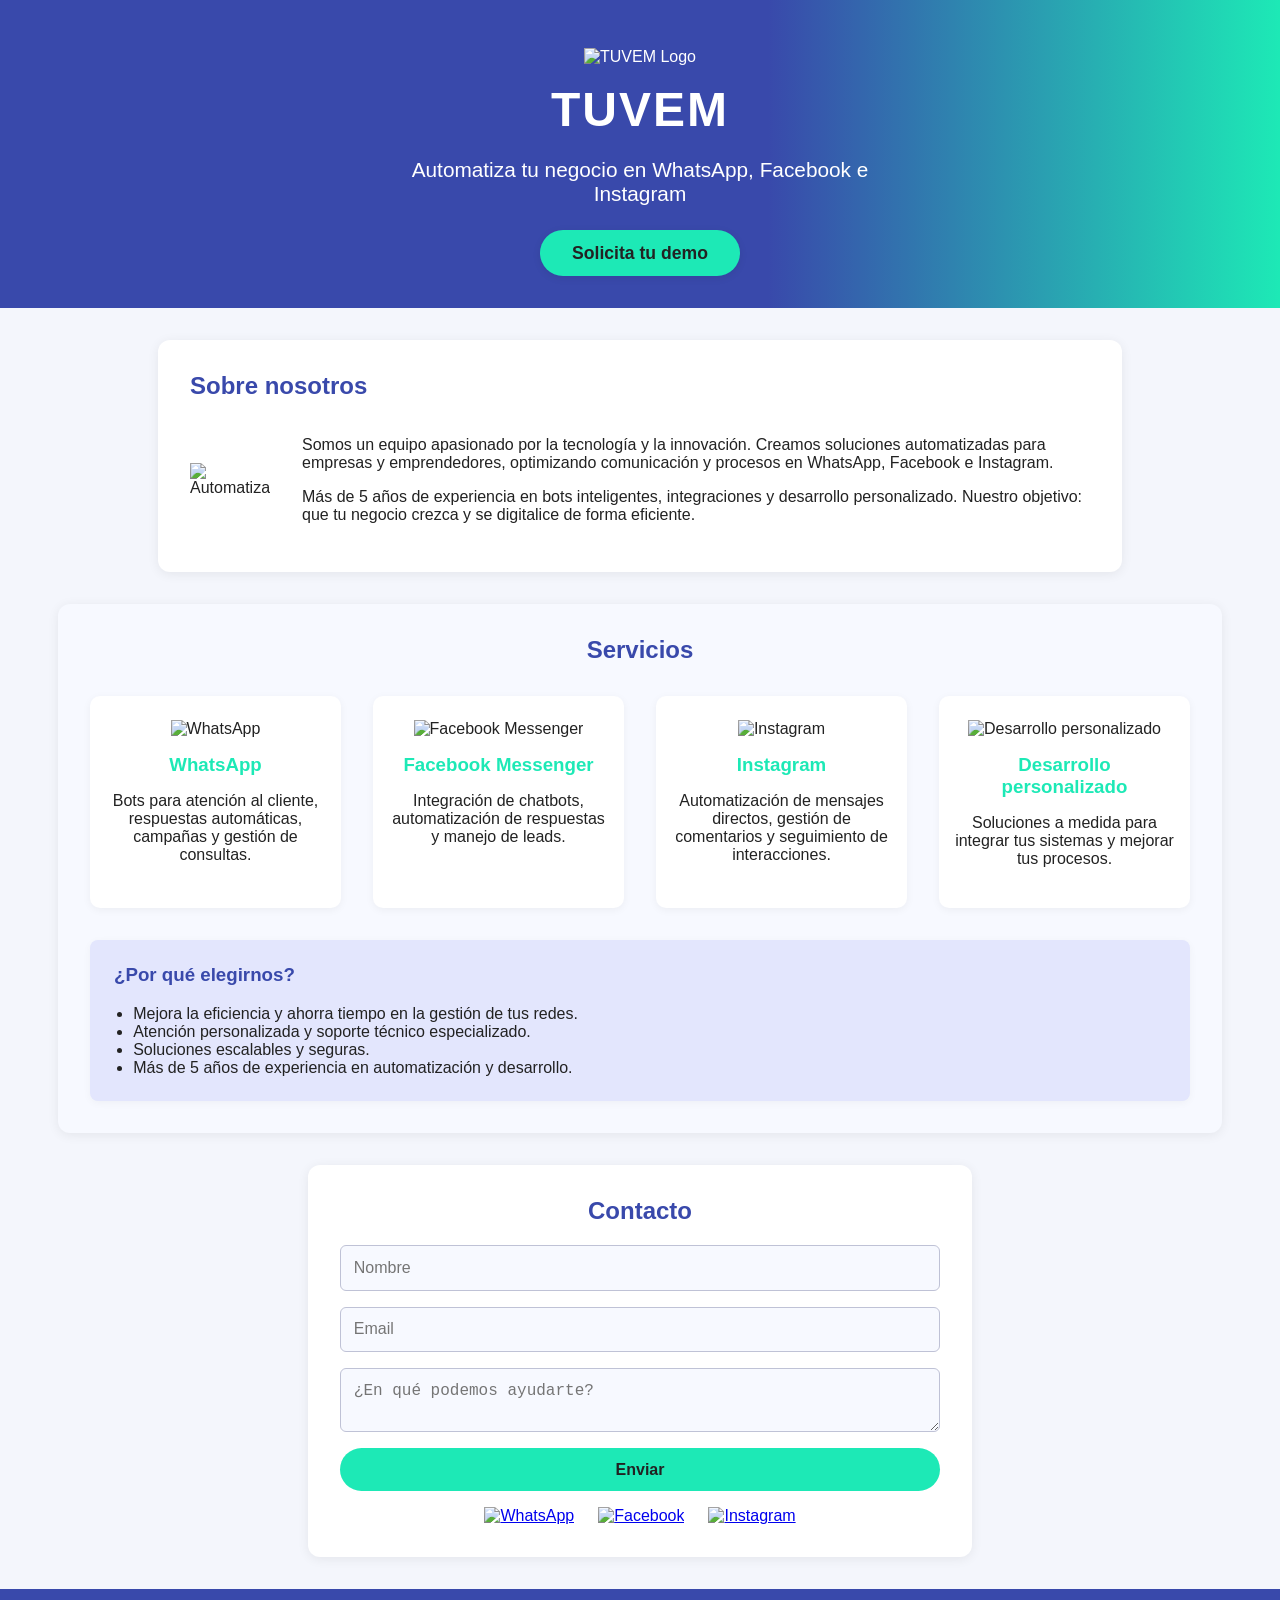
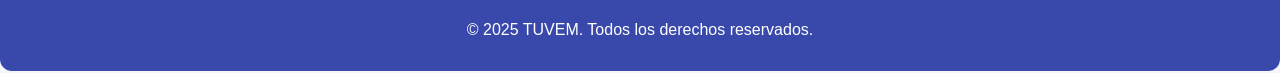
==== index.html @ 43eb2b32 "first commit" ====
<!DOCTYPE html>
<html lang="es">
<head>
  <meta charset="UTF-8">
  <meta name="viewport" content="width=device-width, initial-scale=1.0">
  <title>TUVEM - Automatizaciones Inteligentes</title>
  <link rel="stylesheet" href="styles.css">
</head>
<body>
  <header class="hero">
    <div class="hero-content">
      <img src="https://img.icons8.com/ios-filled/100/ffffff/robot-2.png" alt="TUVEM Logo" class="logo">
      <h1>TUVEM</h1>
      <p class="slogan">Automatiza tu negocio en WhatsApp, Facebook e Instagram</p>
      <a href="#contacto" class="cta-btn">Solicita tu demo</a>
    </div>
  </header>
  <section class="sobre-nosotros">
    <h2>Sobre nosotros</h2>
    <div class="about-flex">
      <img src="https://img.icons8.com/fluency/96/robot-2.png" alt="Automatización" class="about-icon">
      <div>
        <p>
          Somos un equipo apasionado por la tecnología y la innovación. Creamos soluciones automatizadas para empresas y emprendedores, optimizando comunicación y procesos en WhatsApp, Facebook e Instagram.
        </p>
        <p>
          Más de 5 años de experiencia en bots inteligentes, integraciones y desarrollo personalizado. Nuestro objetivo: que tu negocio crezca y se digitalice de forma eficiente.
        </p>
      </div>
    </div>
  </section>
  <section class="servicios">
    <h2>Servicios</h2>
    <div class="servicios-grid">
      <div class="servicio-card">
        <img src="https://img.icons8.com/color/48/whatsapp--v1.png" alt="WhatsApp">
        <h3>WhatsApp</h3>
        <p>Bots para atención al cliente, respuestas automáticas, campañas y gestión de consultas.</p>
      </div>
      <div class="servicio-card">
        <img src="https://img.icons8.com/color/48/facebook-messenger.png" alt="Facebook Messenger">
        <h3>Facebook Messenger</h3>
        <p>Integración de chatbots, automatización de respuestas y manejo de leads.</p>
      </div>
      <div class="servicio-card">
        <img src="https://img.icons8.com/color/48/instagram-new.png" alt="Instagram">
        <h3>Instagram</h3>
        <p>Automatización de mensajes directos, gestión de comentarios y seguimiento de interacciones.</p>
      </div>
      <div class="servicio-card">
        <img src="https://img.icons8.com/color/48/code.png" alt="Desarrollo personalizado">
        <h3>Desarrollo personalizado</h3>
        <p>Soluciones a medida para integrar tus sistemas y mejorar tus procesos.</p>
      </div>
    </div>
    <div class="beneficios">
      <h3>¿Por qué elegirnos?</h3>
      <ul>
        <li>Mejora la eficiencia y ahorra tiempo en la gestión de tus redes.</li>
        <li>Atención personalizada y soporte técnico especializado.</li>
        <li>Soluciones escalables y seguras.</li>
        <li>Más de 5 años de experiencia en automatización y desarrollo.</li>
      </ul>
    </div>
  </section>
  <section class="contacto" id="contacto">
    <h2>Contacto</h2>
    <form>
      <input type="text" placeholder="Nombre" required>
      <input type="email" placeholder="Email" required>
      <textarea placeholder="¿En qué podemos ayudarte?" required></textarea>
      <button type="submit">Enviar</button>
    </form>
    <div class="redes">
      <a href="#" title="WhatsApp"><img src="https://img.icons8.com/color/32/whatsapp--v1.png" alt="WhatsApp"></a>
      <a href="#" title="Facebook"><img src="https://img.icons8.com/color/32/facebook-new.png" alt="Facebook"></a>
      <a href="#" title="Instagram"><img src="https://img.icons8.com/color/32/instagram-new.png" alt="Instagram"></a>
    </div>
  </section>
  <footer>
    <p>&copy; 2025 TUVEM. Todos los derechos reservados.</p>
  </footer>
</body>
</html>
---- styles.css ----
body {
  font-family: 'Segoe UI', Arial, sans-serif;
  margin: 0;
  padding: 0;
  background: #f4f6fc;
  color: #222;
}

.hero {
  background: linear-gradient(90deg, #3949ab 60%, #1de9b6 100%);
  color: #fff;
  padding: 3rem 1rem 2rem 1rem;
  text-align: center;
  position: relative;
}
.hero-content {
  max-width: 500px;
  margin: 0 auto;
}
.logo {
  width: 80px;
  margin-bottom: 1rem;
}
.hero h1 {
  margin: 0 0 0.5rem 0;
  font-size: 3rem;
  font-weight: 700;
  letter-spacing: 2px;
}
.slogan {
  font-size: 1.3rem;
  margin-bottom: 1.5rem;
}
.cta-btn {
  display: inline-block;
  background: #1de9b6;
  color: #222;
  padding: 0.8rem 2rem;
  border-radius: 30px;
  font-weight: 600;
  text-decoration: none;
  font-size: 1.1rem;
  box-shadow: 0 2px 8px rgba(0,0,0,0.08);
  transition: background 0.2s, color 0.2s;
}
.cta-btn:hover {
  background: #fff;
  color: #3949ab;
}

.sobre-nosotros {
  background: #fff;
  margin: 2rem auto;
  max-width: 900px;
  padding: 2rem;
  border-radius: 12px;
  box-shadow: 0 2px 12px rgba(0,0,0,0.07);
}
.sobre-nosotros h2 {
  margin-top: 0;
  color: #3949ab;
}
.about-flex {
  display: flex;
  align-items: center;
  gap: 2rem;
}
.about-icon {
  width: 80px;
  flex-shrink: 0;
}
.servicios {
  background: #f7f9ff;
  margin: 2rem auto;
  max-width: 1100px;
  padding: 2rem;
  border-radius: 12px;
  box-shadow: 0 2px 12px rgba(0,0,0,0.07);
}
.servicios h2 {
  margin-top: 0;
  color: #3949ab;
  text-align: center;
}
.servicios-grid {
  display: grid;
  grid-template-columns: repeat(auto-fit, minmax(220px, 1fr));
  gap: 2rem;
  margin: 2rem 0;
}
.servicio-card {
  background: #fff;
  border-radius: 10px;
  box-shadow: 0 2px 8px rgba(0,0,0,0.05);
  padding: 1.5rem 1rem;
  text-align: center;
  transition: transform 0.2s;
}
.servicio-card:hover {
  transform: translateY(-6px) scale(1.03);
  box-shadow: 0 4px 16px rgba(0,0,0,0.10);
}
.servicio-card img {
  width: 48px;
  margin-bottom: 0.5rem;
}
.servicio-card h3 {
  margin: 0.5rem 0 0.5rem 0;
  color: #1de9b6;
}
.beneficios {
  margin-top: 2rem;
  background: #e3e6fd;
  border-radius: 8px;
  padding: 1.5rem;
  box-shadow: 0 2px 8px rgba(0,0,0,0.04);
}
.beneficios h3 {
  margin-top: 0;
  color: #3949ab;
}
.beneficios ul {
  margin: 0;
  padding-left: 1.2rem;
}
.contacto {
  background: #fff;
  margin: 2rem auto;
  max-width: 600px;
  padding: 2rem;
  border-radius: 12px;
  box-shadow: 0 2px 12px rgba(0,0,0,0.07);
  text-align: center;
}
.contacto h2 {
  margin-top: 0;
  color: #3949ab;
}
.contacto form {
  display: flex;
  flex-direction: column;
  gap: 1rem;
  margin-bottom: 1rem;
}
.contacto input,
.contacto textarea {
  padding: 0.8rem;
  border: 1px solid #bfc2d6;
  border-radius: 6px;
  font-size: 1rem;
  background: #f7f9ff;
}
.contacto button {
  background: #1de9b6;
  color: #222;
  border: none;
  padding: 0.8rem;
  border-radius: 30px;
  font-size: 1rem;
  cursor: pointer;
  font-weight: 600;
  transition: background 0.2s, color 0.2s;
}
.contacto button:hover {
  background: #3949ab;
  color: #fff;
}
.redes {
  margin-top: 1rem;
  display: flex;
  justify-content: center;
  gap: 1.5rem;
}
.redes a img {
  transition: transform 0.2s;
}
.redes a:hover img {
  transform: scale(1.2);
}
footer {
  text-align: center;
  padding: 1rem;
  background: #3949ab;
  color: #fff;
  margin-top: 2rem;
  border-radius: 0 0 12px 12px;
}

@media (max-width: 900px) {
  .about-flex {
    flex-direction: column;
    gap: 1rem;
    text-align: center;
  }
  .servicios-grid {
    grid-template-columns: 1fr 1fr;
  }
}

@media (max-width: 700px) {
  .servicios, .contacto, .sobre-nosotros {
    max-width: 98vw;
    padding: 1rem;
  }
  .hero h1 {
    font-size: 2rem;
  }
  .servicios-grid {
    grid-template-columns: 1fr;
  }
}
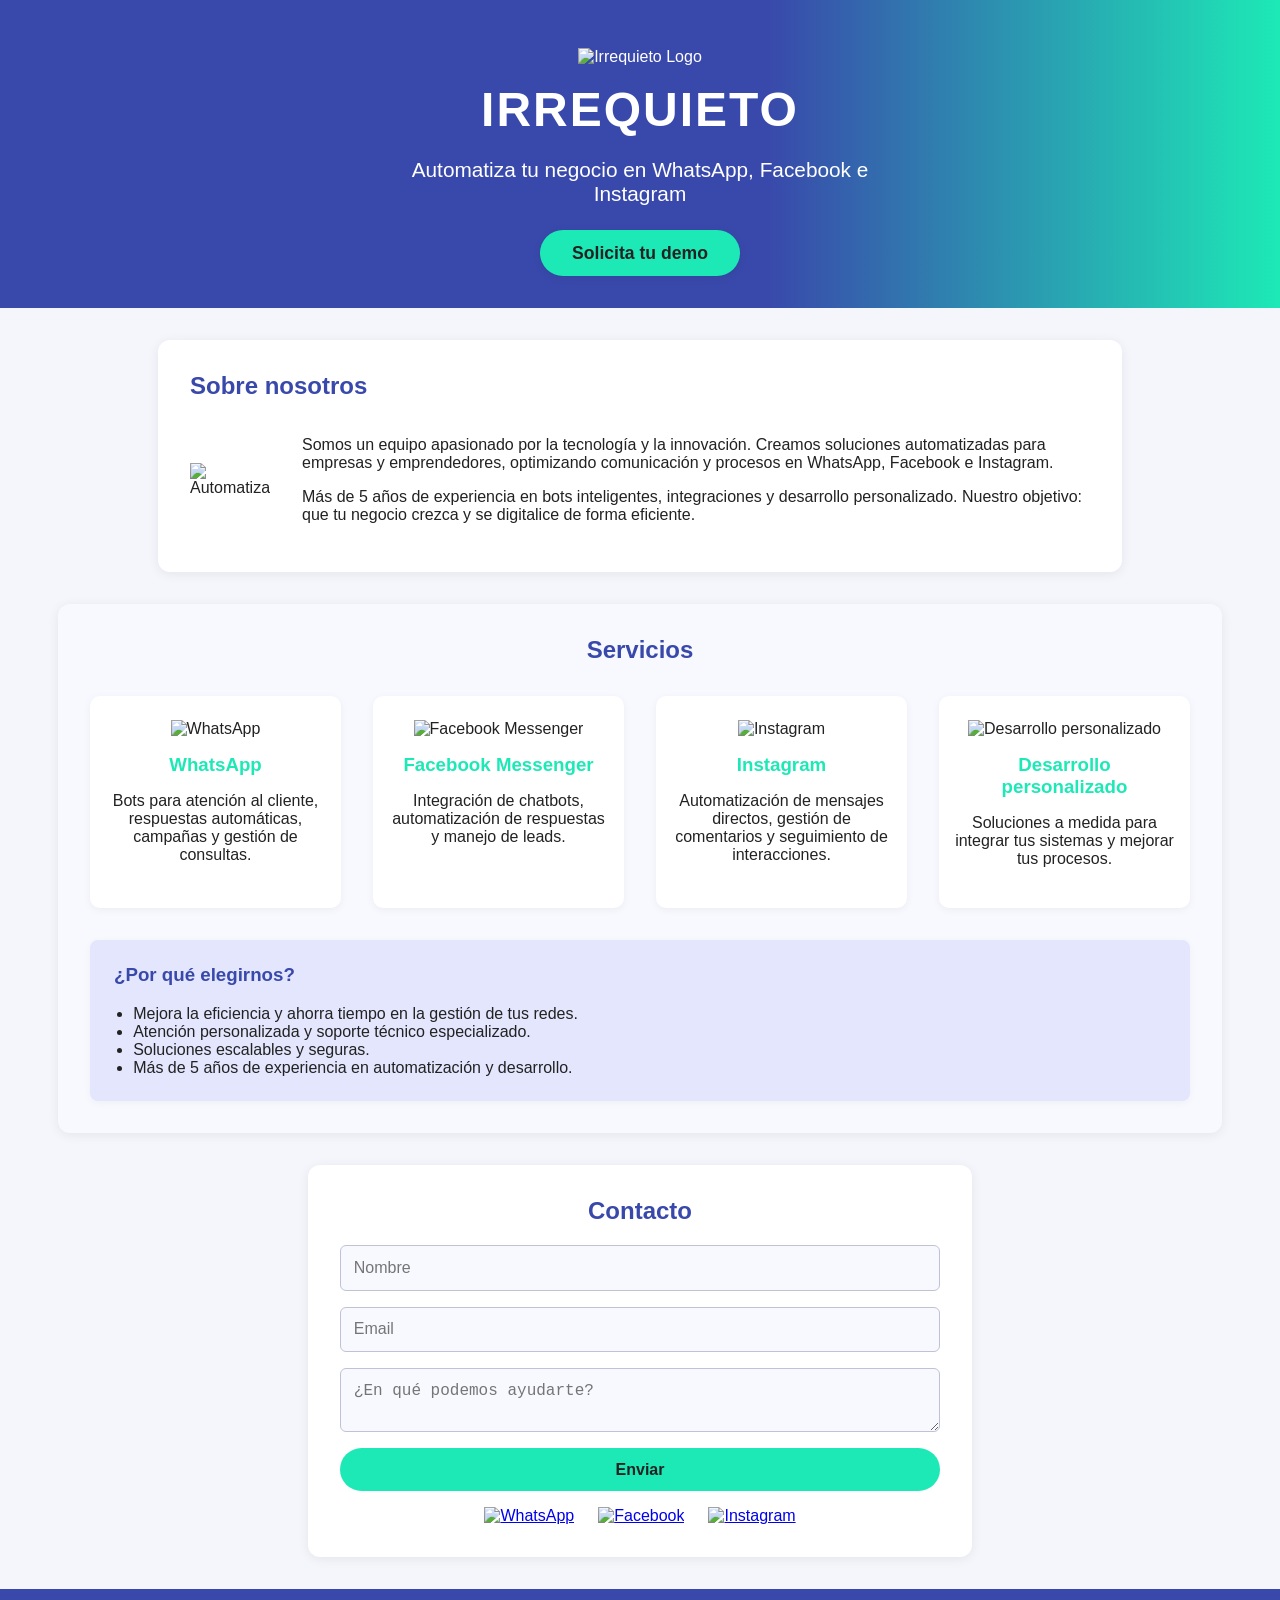
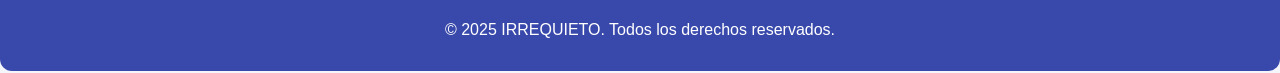
==== commit 8f628273: "Change title and branding from TUVEM to IRREQUIETO" ====
--- a/index.html
+++ b/index.html
@@ -3,14 +3,14 @@
 <head>
   <meta charset="UTF-8">
   <meta name="viewport" content="width=device-width, initial-scale=1.0">
-  <title>TUVEM - Automatizaciones Inteligentes</title>
+  <title>IRREQUIETO - Automatizaciones Inteligentes</title>
   <link rel="stylesheet" href="styles.css">
 </head>
 <body>
   <header class="hero">
     <div class="hero-content">
-      <img src="https://img.icons8.com/ios-filled/100/ffffff/robot-2.png" alt="TUVEM Logo" class="logo">
-      <h1>TUVEM</h1>
+      <img src="https://img.icons8.com/ios-filled/100/ffffff/robot-2.png" alt="Irrequieto Logo" class="logo">
+      <h1>IRREQUIETO</h1>
       <p class="slogan">Automatiza tu negocio en WhatsApp, Facebook e Instagram</p>
       <a href="#contacto" class="cta-btn">Solicita tu demo</a>
     </div>
@@ -78,7 +78,7 @@
     </div>
   </section>
   <footer>
-    <p>&copy; 2025 TUVEM. Todos los derechos reservados.</p>
+    <p>&copy; 2025 IRREQUIETO. Todos los derechos reservados.</p>
   </footer>
 </body>
 </html>
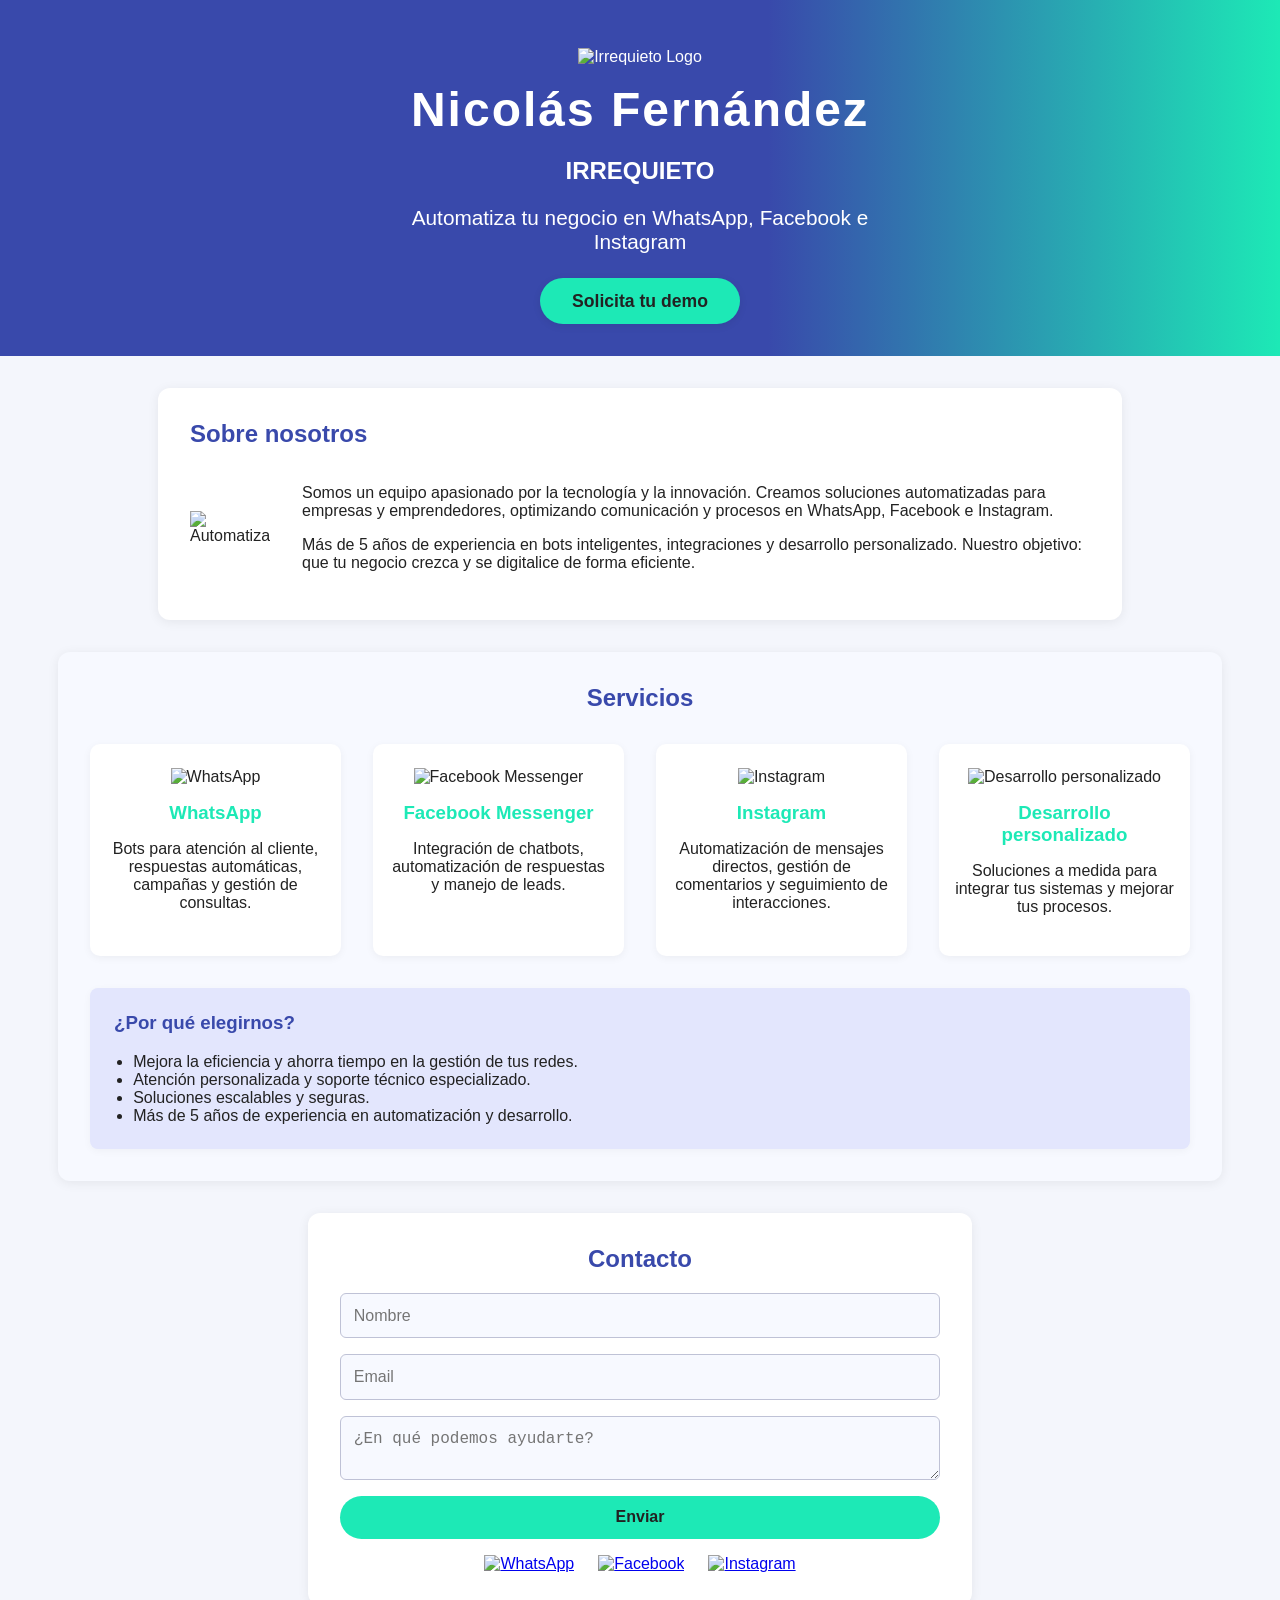
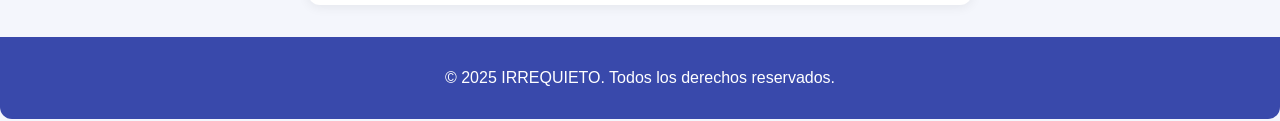
==== commit 6ad67096: "Update title and header content in index.html" ====
--- a/index.html
+++ b/index.html
@@ -1,16 +1,18 @@
 <!DOCTYPE html>
 <html lang="es">
 <head>
+  <meta name="facebook-domain-verification" content="e9gt7y0ehc2sskthxo487nuqcit66j" />
   <meta charset="UTF-8">
   <meta name="viewport" content="width=device-width, initial-scale=1.0">
-  <title>IRREQUIETO - Automatizaciones Inteligentes</title>
+  <title>Nicolás Fernández</title>
   <link rel="stylesheet" href="styles.css">
 </head>
 <body>
   <header class="hero">
     <div class="hero-content">
       <img src="https://img.icons8.com/ios-filled/100/ffffff/robot-2.png" alt="Irrequieto Logo" class="logo">
-      <h1>IRREQUIETO</h1>
+      <h1>Nicolás Fernández</h1>
+      <h2>IRREQUIETO</h2>
       <p class="slogan">Automatiza tu negocio en WhatsApp, Facebook e Instagram</p>
       <a href="#contacto" class="cta-btn">Solicita tu demo</a>
     </div>
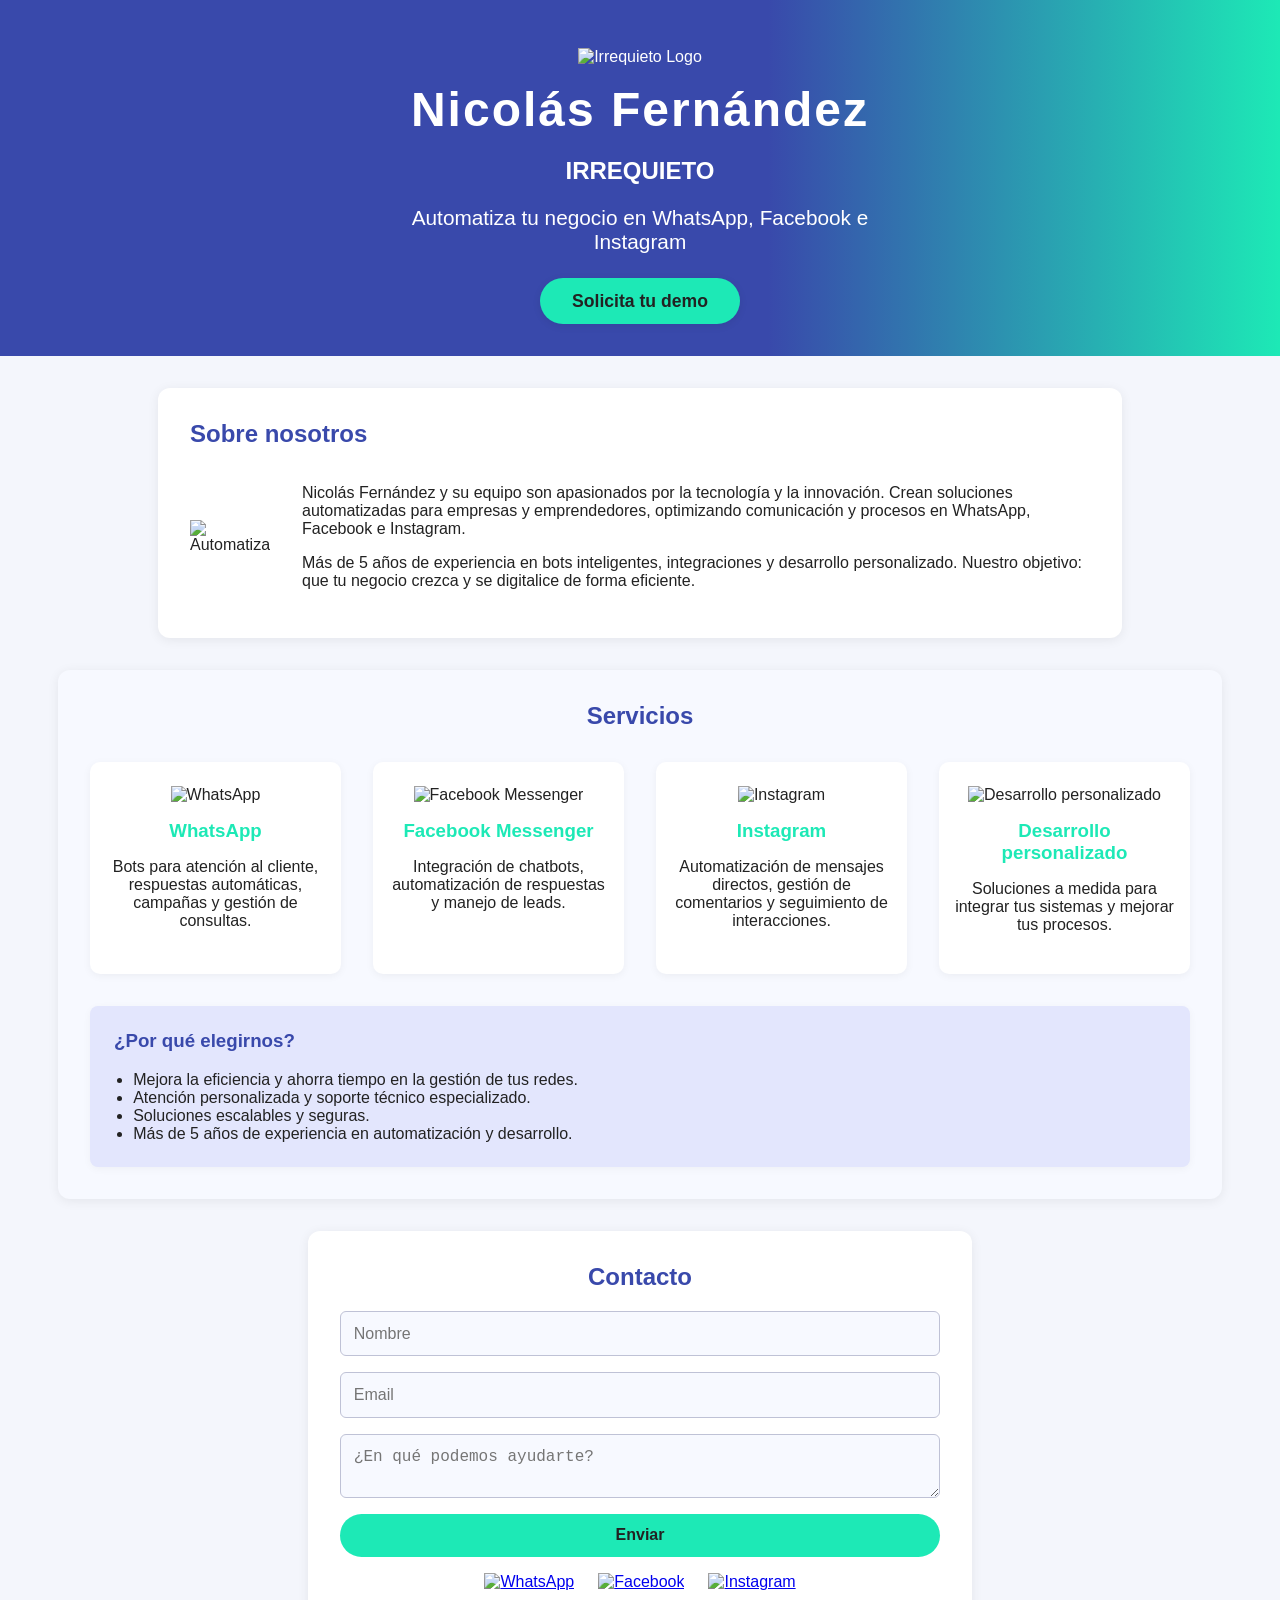
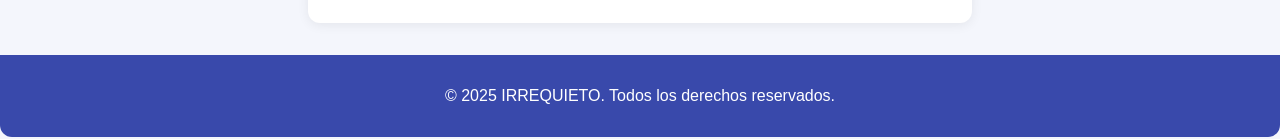
==== commit fc3b9a40: "Revise team description in index.html Updated team description to include Nicolás Fernández." ====
--- a/index.html
+++ b/index.html
@@ -23,7 +23,7 @@
       <img src="https://img.icons8.com/fluency/96/robot-2.png" alt="Automatización" class="about-icon">
       <div>
         <p>
-          Somos un equipo apasionado por la tecnología y la innovación. Creamos soluciones automatizadas para empresas y emprendedores, optimizando comunicación y procesos en WhatsApp, Facebook e Instagram.
+          Nicolás Fernández y su equipo son apasionados por la tecnología y la innovación. Crean soluciones automatizadas para empresas y emprendedores, optimizando comunicación y procesos en WhatsApp, Facebook e Instagram.
         </p>
         <p>
           Más de 5 años de experiencia en bots inteligentes, integraciones y desarrollo personalizado. Nuestro objetivo: que tu negocio crezca y se digitalice de forma eficiente.
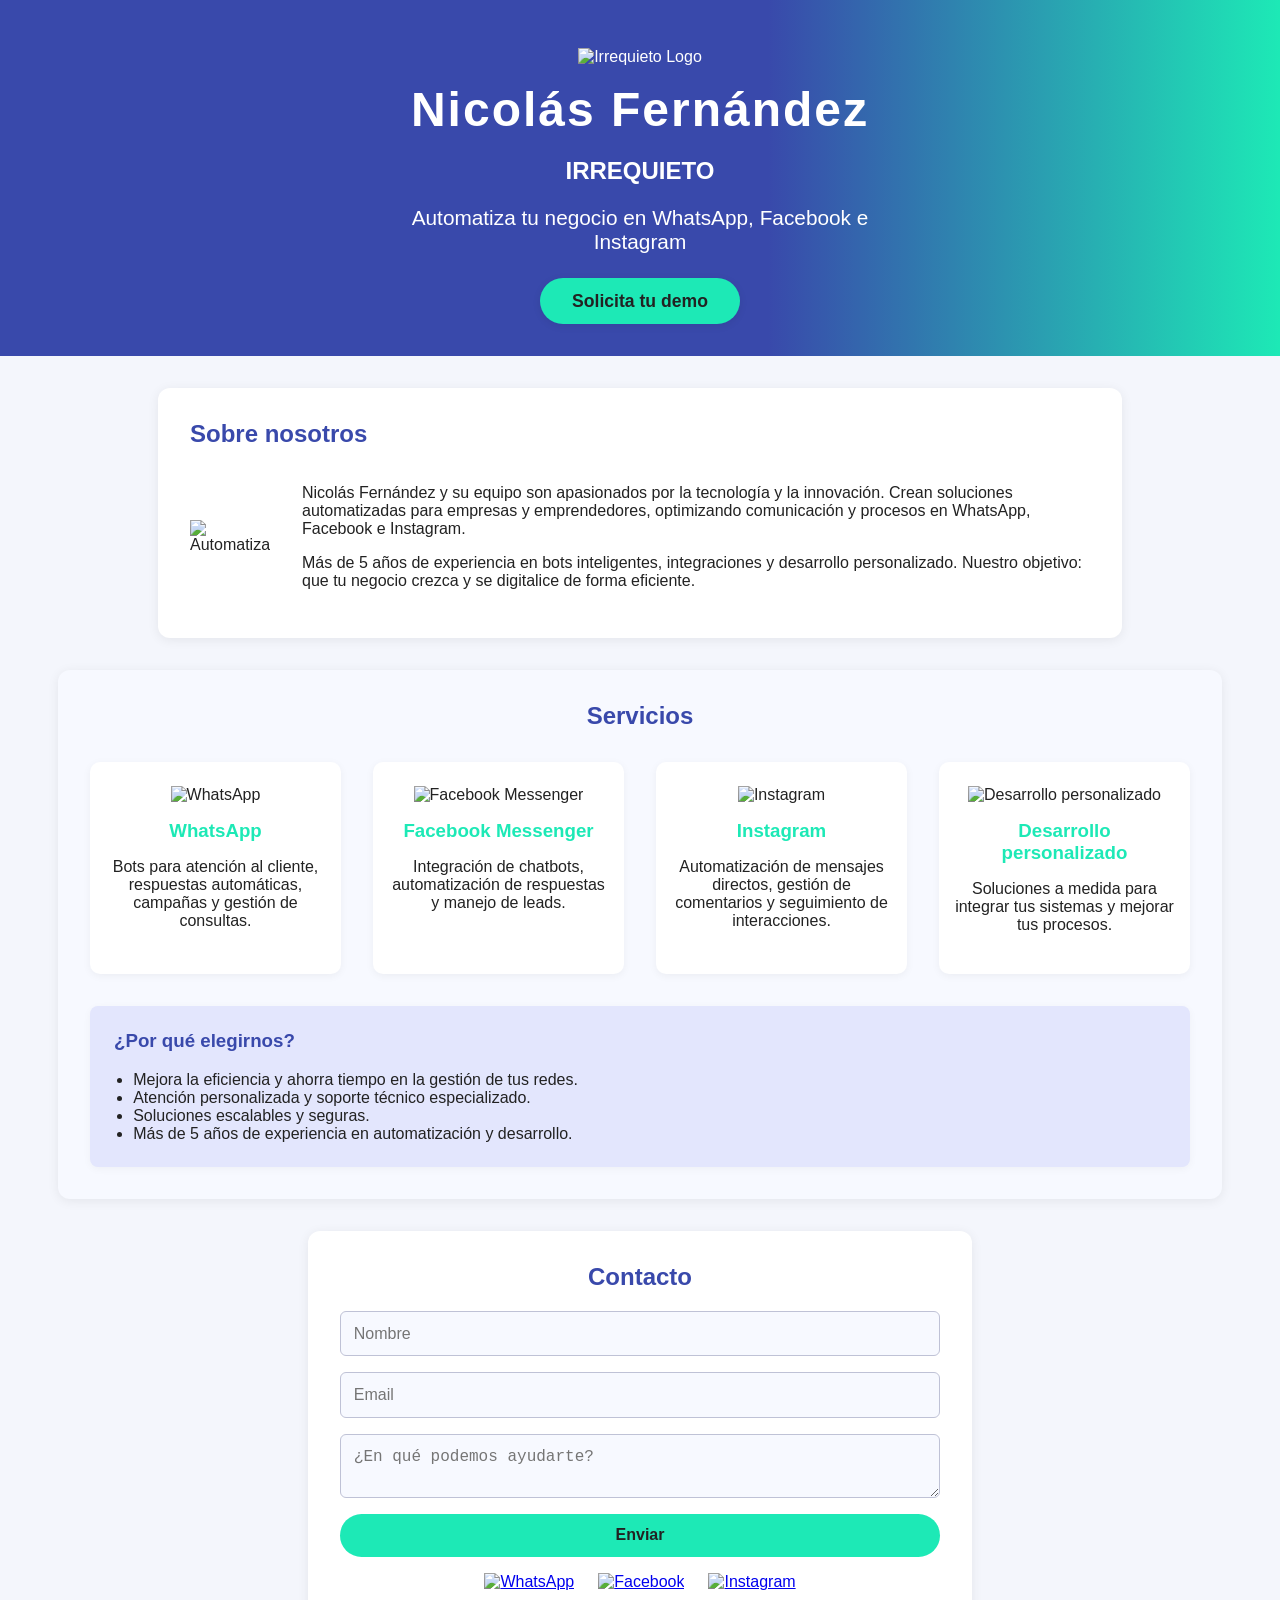
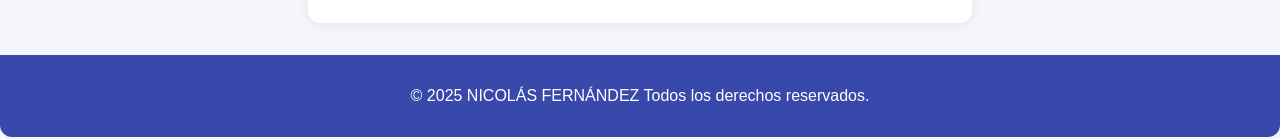
==== commit 0a8c7c25: "Update footer copyright name to Nicolás Fernández" ====
--- a/index.html
+++ b/index.html
@@ -80,7 +80,7 @@
     </div>
   </section>
   <footer>
-    <p>&copy; 2025 IRREQUIETO. Todos los derechos reservados.</p>
+    <p>&copy; 2025 NICOLÁS FERNÁNDEZ Todos los derechos reservados.</p>
   </footer>
 </body>
 </html>
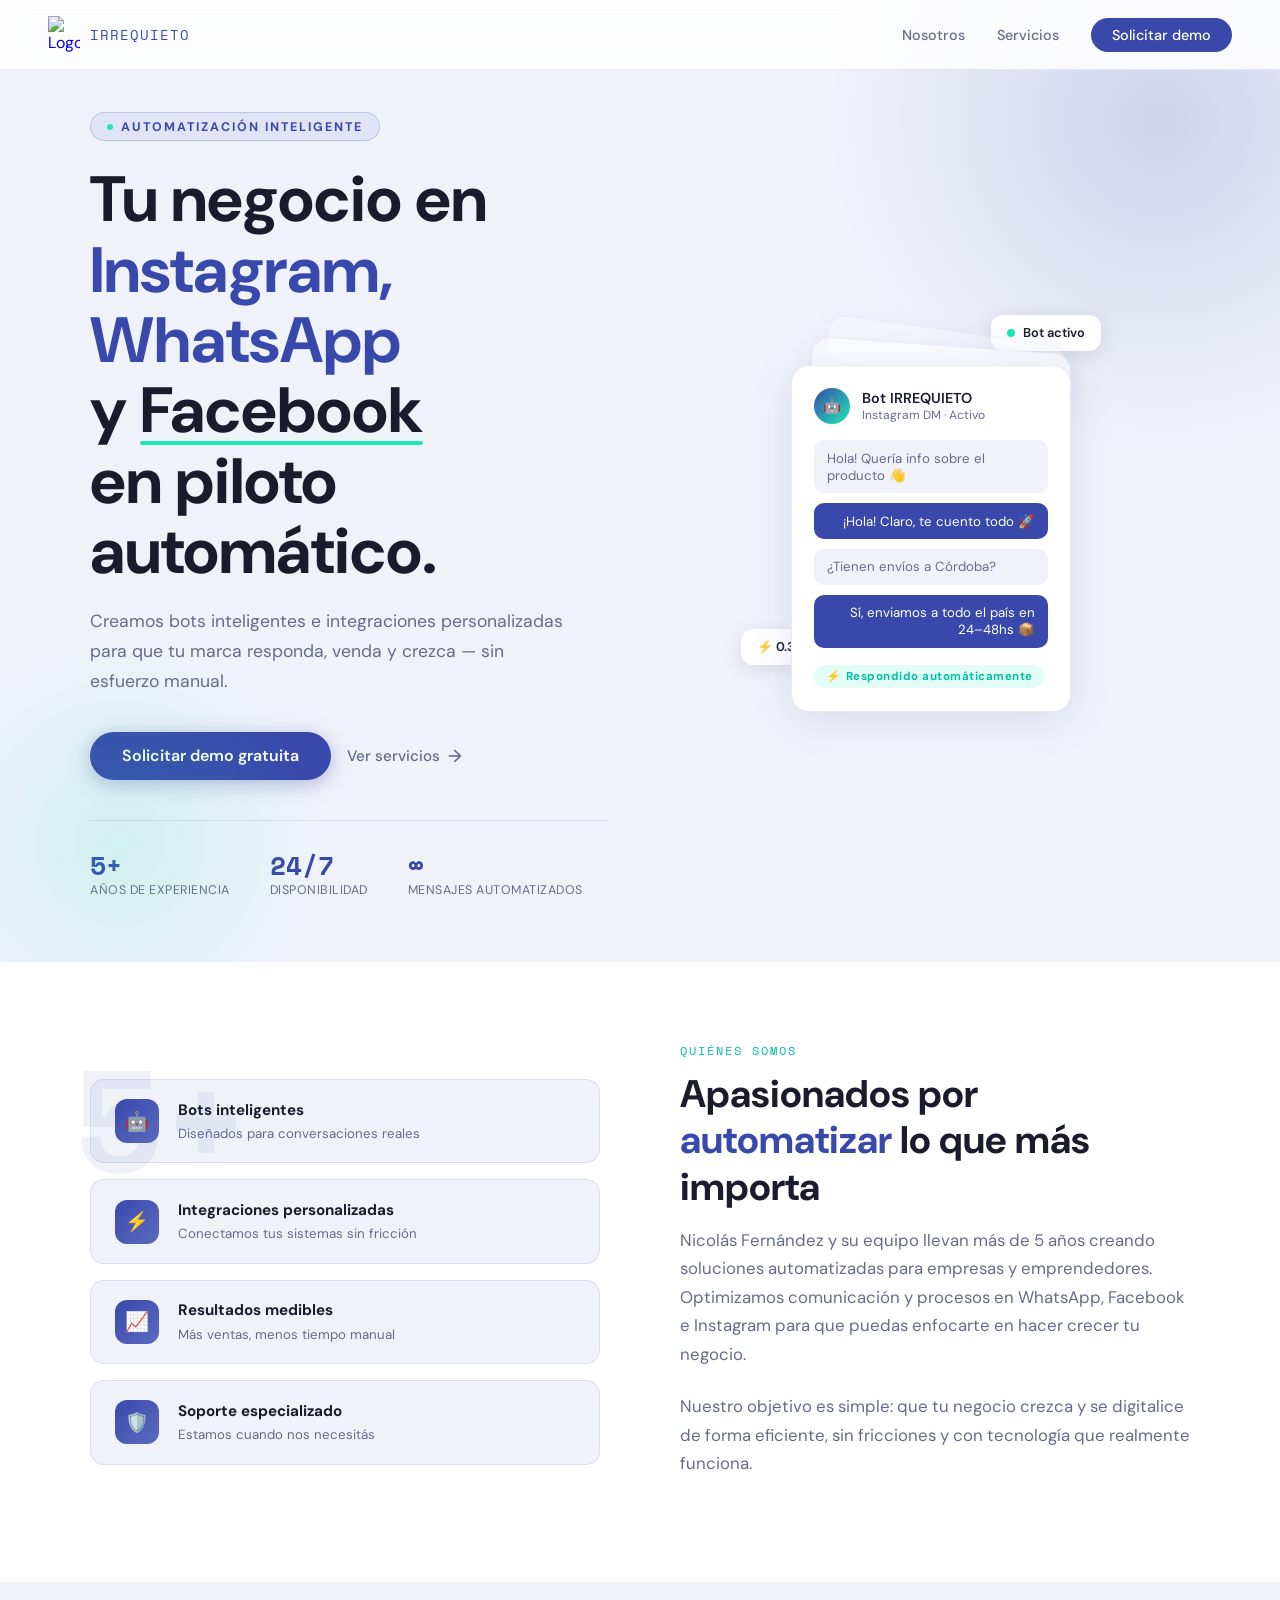
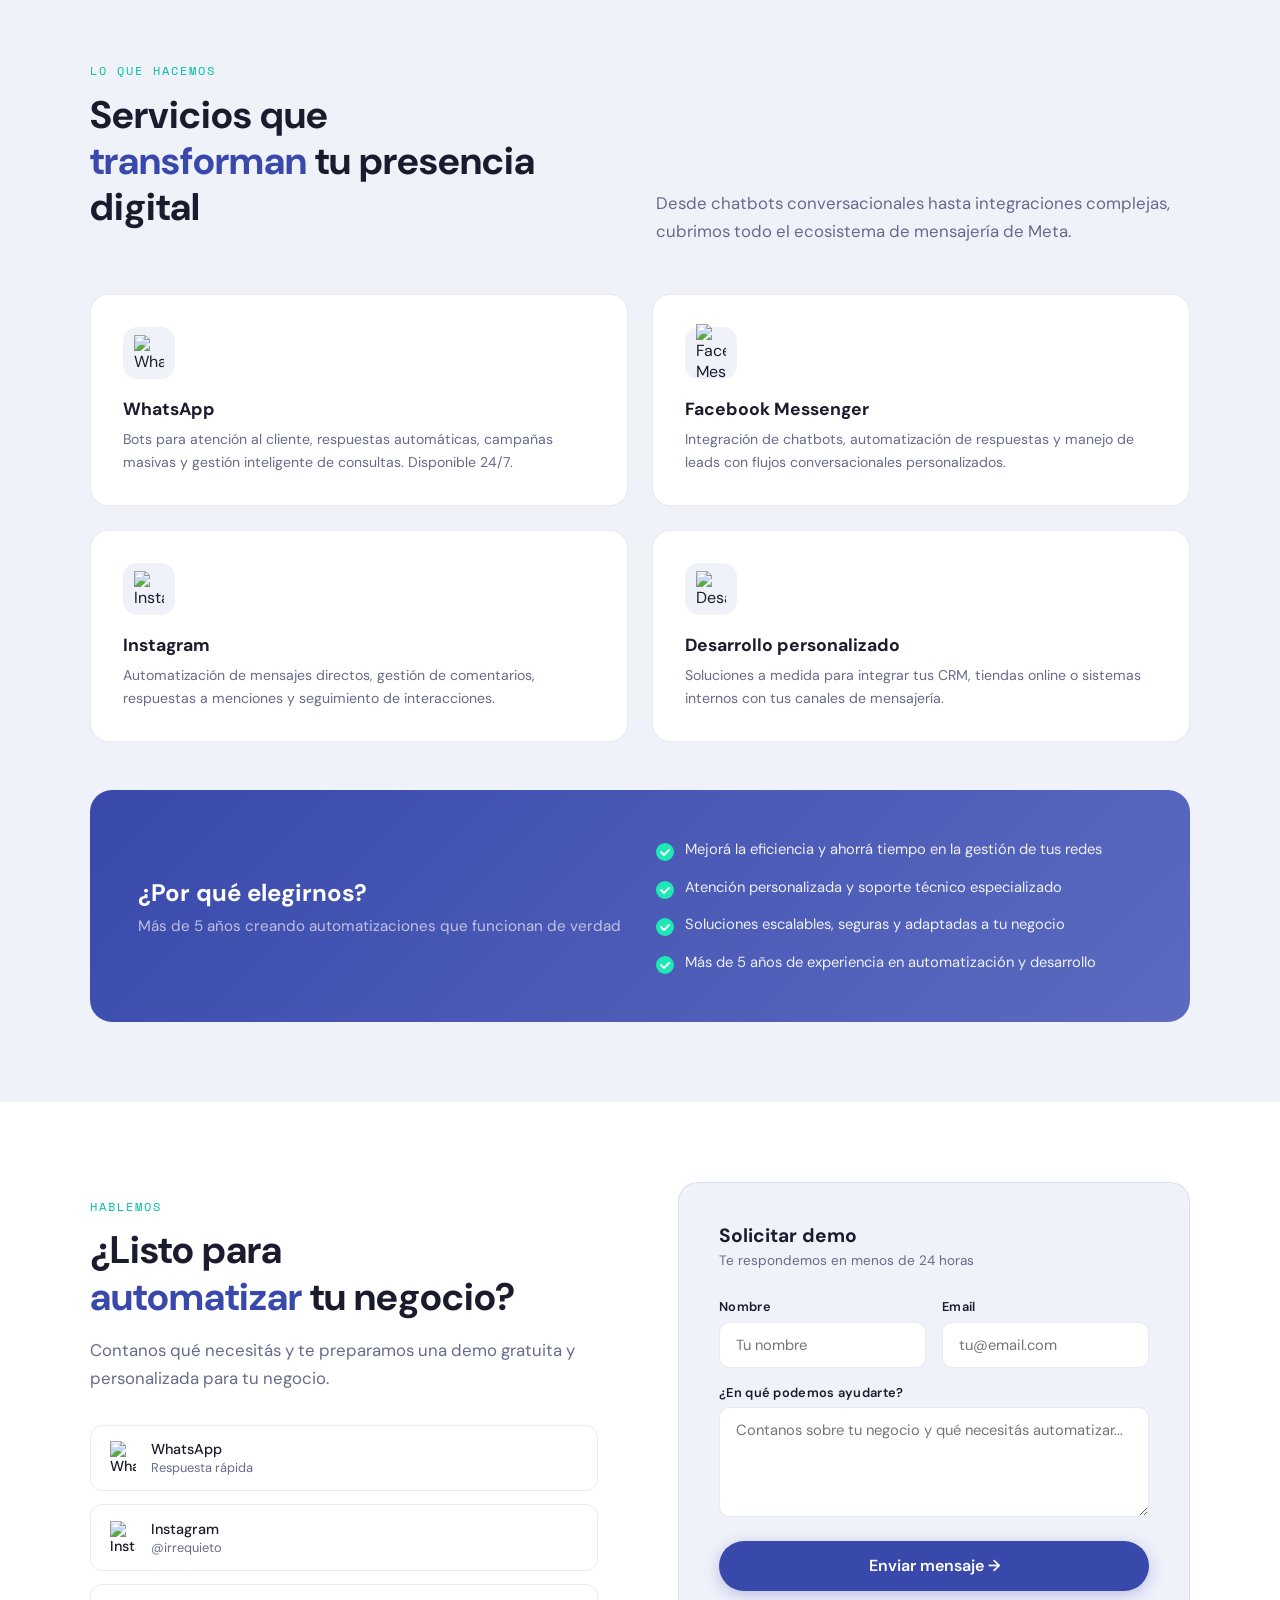
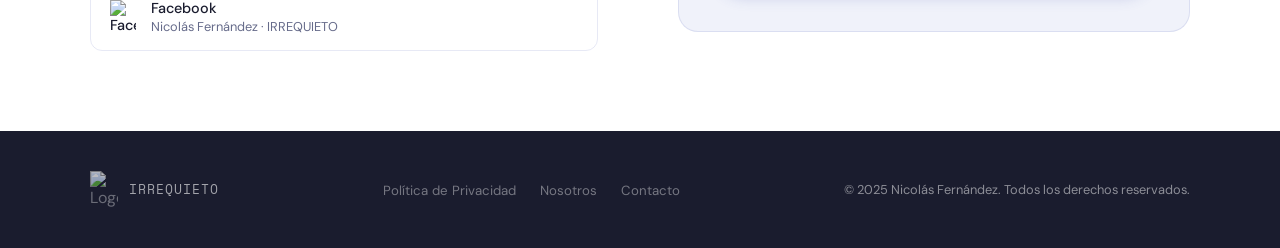
==== commit c58a7bf4: "Update index.html and styles.css for AgendaUY branding and consent features" ====
--- a/index.html
+++ b/index.html
@@ -1,86 +1,1250 @@
-<!DOCTYPE html>
+<!doctype html>
 <html lang="es">
-<head>
-  <meta name="facebook-domain-verification" content="e9gt7y0ehc2sskthxo487nuqcit66j" />
-  <meta charset="UTF-8">
-  <meta name="viewport" content="width=device-width, initial-scale=1.0">
-  <title>Nicolás Fernández</title>
-  <link rel="stylesheet" href="styles.css">
-</head>
-<body>
-  <header class="hero">
-    <div class="hero-content">
-      <img src="https://img.icons8.com/ios-filled/100/ffffff/robot-2.png" alt="Irrequieto Logo" class="logo">
-      <h1>Nicolás Fernández</h1>
-      <h2>IRREQUIETO</h2>
-      <p class="slogan">Automatiza tu negocio en WhatsApp, Facebook e Instagram</p>
-      <a href="#contacto" class="cta-btn">Solicita tu demo</a>
-    </div>
-  </header>
-  <section class="sobre-nosotros">
-    <h2>Sobre nosotros</h2>
-    <div class="about-flex">
-      <img src="https://img.icons8.com/fluency/96/robot-2.png" alt="Automatización" class="about-icon">
-      <div>
-        <p>
-          Nicolás Fernández y su equipo son apasionados por la tecnología y la innovación. Crean soluciones automatizadas para empresas y emprendedores, optimizando comunicación y procesos en WhatsApp, Facebook e Instagram.
-        </p>
-        <p>
-          Más de 5 años de experiencia en bots inteligentes, integraciones y desarrollo personalizado. Nuestro objetivo: que tu negocio crezca y se digitalice de forma eficiente.
-        </p>
+  <head>
+    <meta
+      name="facebook-domain-verification"
+      content="e9gt7y0ehc2sskthxo487nuqcit66j"
+    />
+    <meta charset="UTF-8" />
+    <meta name="viewport" content="width=device-width, initial-scale=1.0" />
+    <title>Nicolás Fernández · IRREQUIETO</title>
+    <link
+      href="https://fonts.googleapis.com/css2?family=DM+Sans:ital,wght@0,300;0,400;0,500;0,700;1,300&family=Space+Mono:wght@700&display=swap"
+      rel="stylesheet"
+    />
+    <style>
+      *,
+      *::before,
+      *::after {
+        box-sizing: border-box;
+        margin: 0;
+        padding: 0;
+      }
+
+      :root {
+        --blue: #3949ab;
+        --blue-dark: #283593;
+        --blue-light: #5c6bc0;
+        --mint: #1de9b6;
+        --mint-dark: #00bfa5;
+        --bg: #f0f2fa;
+        --white: #ffffff;
+        --text: #1a1c2e;
+        --text-muted: #666b8a;
+        --border: rgba(57, 73, 171, 0.12);
+      }
+
+      html {
+        scroll-behavior: smooth;
+      }
+
+      body {
+        font-family: "DM Sans", sans-serif;
+        background: var(--bg);
+        color: var(--text);
+        overflow-x: hidden;
+      }
+
+      /* ─── NAV ─── */
+      nav {
+        position: fixed;
+        top: 0;
+        left: 0;
+        right: 0;
+        z-index: 100;
+        display: flex;
+        align-items: center;
+        justify-content: space-between;
+        padding: 1rem 3rem;
+        background: rgba(255, 255, 255, 0.85);
+        backdrop-filter: blur(14px);
+        border-bottom: 1px solid var(--border);
+      }
+      .nav-brand {
+        display: flex;
+        align-items: center;
+        gap: 0.6rem;
+        text-decoration: none;
+      }
+      .nav-brand img {
+        width: 32px;
+      }
+      .nav-brand-text {
+        font-family: "Space Mono", monospace;
+        font-size: 0.85rem;
+        color: var(--blue);
+        letter-spacing: 1px;
+      }
+      .nav-links {
+        display: flex;
+        gap: 2rem;
+        list-style: none;
+      }
+      .nav-links a {
+        text-decoration: none;
+        color: var(--text-muted);
+        font-size: 0.9rem;
+        font-weight: 500;
+        transition: color 0.2s;
+      }
+      .nav-links a:hover {
+        color: var(--blue);
+      }
+      .nav-cta {
+        background: var(--blue);
+        color: var(--white) !important;
+        padding: 0.5rem 1.3rem;
+        border-radius: 50px;
+        transition: background 0.2s !important;
+      }
+      .nav-cta:hover {
+        background: var(--blue-dark) !important;
+        color: #fff !important;
+      }
+
+      /* ─── HERO ─── */
+      .hero {
+        min-height: 100vh;
+        display: flex;
+        align-items: center;
+        padding: 7rem 3rem 4rem;
+        position: relative;
+        overflow: hidden;
+      }
+      /* Geometric background shapes */
+      .hero::before {
+        content: "";
+        position: absolute;
+        top: -120px;
+        right: -120px;
+        width: 600px;
+        height: 600px;
+        background: radial-gradient(
+          circle at 60% 40%,
+          rgba(57, 73, 171, 0.18) 0%,
+          transparent 65%
+        );
+        border-radius: 50%;
+        pointer-events: none;
+      }
+      .hero::after {
+        content: "";
+        position: absolute;
+        bottom: -80px;
+        left: -80px;
+        width: 400px;
+        height: 400px;
+        background: radial-gradient(
+          circle,
+          rgba(29, 233, 182, 0.15) 0%,
+          transparent 70%
+        );
+        border-radius: 50%;
+        pointer-events: none;
+      }
+      .hero-inner {
+        max-width: 1100px;
+        margin: 0 auto;
+        width: 100%;
+        display: grid;
+        grid-template-columns: 1fr 1fr;
+        gap: 4rem;
+        align-items: center;
+      }
+      .hero-label {
+        display: inline-flex;
+        align-items: center;
+        gap: 0.5rem;
+        background: rgba(57, 73, 171, 0.08);
+        border: 1px solid rgba(57, 73, 171, 0.2);
+        border-radius: 50px;
+        padding: 0.35rem 1rem;
+        font-size: 0.78rem;
+        font-weight: 700;
+        letter-spacing: 2px;
+        color: var(--blue);
+        text-transform: uppercase;
+        margin-bottom: 1.5rem;
+      }
+      .hero-label span {
+        width: 6px;
+        height: 6px;
+        background: var(--mint);
+        border-radius: 50%;
+        display: inline-block;
+        animation: blink 1.5s ease-in-out infinite;
+      }
+      @keyframes blink {
+        0%,
+        100% {
+          opacity: 1;
+        }
+        50% {
+          opacity: 0.3;
+        }
+      }
+      .hero h1 {
+        font-size: clamp(2.5rem, 5vw, 4.2rem);
+        font-weight: 700;
+        line-height: 1.1;
+        color: var(--text);
+        margin-bottom: 1.2rem;
+      }
+      .hero h1 em {
+        font-style: normal;
+        color: var(--blue);
+      }
+      .hero h1 .accent {
+        position: relative;
+        display: inline-block;
+      }
+      .hero h1 .accent::after {
+        content: "";
+        position: absolute;
+        left: 0;
+        bottom: 2px;
+        right: 0;
+        height: 4px;
+        background: var(--mint);
+        border-radius: 4px;
+        transform: scaleX(0);
+        transform-origin: left;
+        animation: underline-in 0.8s 0.5s cubic-bezier(0.22, 1, 0.36, 1)
+          forwards;
+      }
+      @keyframes underline-in {
+        to {
+          transform: scaleX(1);
+        }
+      }
+      .hero-sub {
+        font-size: 1.1rem;
+        color: var(--text-muted);
+        line-height: 1.7;
+        margin-bottom: 2.2rem;
+        font-weight: 400;
+        max-width: 480px;
+      }
+      .hero-actions {
+        display: flex;
+        gap: 1rem;
+        align-items: center;
+        flex-wrap: wrap;
+      }
+      .btn-primary {
+        display: inline-flex;
+        align-items: center;
+        gap: 0.5rem;
+        background: var(--blue);
+        color: #fff;
+        padding: 0.85rem 2rem;
+        border-radius: 50px;
+        font-weight: 600;
+        font-size: 1rem;
+        text-decoration: none;
+        transition:
+          transform 0.2s,
+          box-shadow 0.2s,
+          background 0.2s;
+        box-shadow: 0 4px 20px rgba(57, 73, 171, 0.35);
+      }
+      .btn-primary:hover {
+        background: var(--blue-dark);
+        transform: translateY(-2px);
+        box-shadow: 0 8px 30px rgba(57, 73, 171, 0.4);
+      }
+      .btn-secondary {
+        display: inline-flex;
+        align-items: center;
+        gap: 0.5rem;
+        color: var(--text-muted);
+        font-weight: 500;
+        font-size: 0.95rem;
+        text-decoration: none;
+        transition: color 0.2s;
+      }
+      .btn-secondary:hover {
+        color: var(--blue);
+      }
+      .btn-arrow {
+        font-size: 1.1rem;
+        transition: transform 0.2s;
+      }
+      .btn-secondary:hover .btn-arrow {
+        transform: translateX(4px);
+      }
+
+      /* hero visual side */
+      .hero-visual {
+        position: relative;
+        display: flex;
+        justify-content: center;
+        align-items: center;
+      }
+      .hero-card-stack {
+        position: relative;
+        width: 320px;
+        height: 360px;
+      }
+      .h-card {
+        position: absolute;
+        background: var(--white);
+        border-radius: 18px;
+        padding: 1.4rem;
+        box-shadow: 0 8px 40px rgba(57, 73, 171, 0.13);
+        border: 1px solid var(--border);
+      }
+      .h-card-main {
+        width: 280px;
+        top: 40px;
+        left: 20px;
+        z-index: 3;
+        animation: float 4s ease-in-out infinite;
+      }
+      @keyframes float {
+        0%,
+        100% {
+          transform: translateY(0px);
+        }
+        50% {
+          transform: translateY(-10px);
+        }
+      }
+      .h-card-back1 {
+        width: 260px;
+        top: 20px;
+        left: 40px;
+        z-index: 2;
+        opacity: 0.6;
+        transform: rotate(4deg);
+      }
+      .h-card-back2 {
+        width: 240px;
+        top: 5px;
+        left: 55px;
+        z-index: 1;
+        opacity: 0.3;
+        transform: rotate(8deg);
+      }
+      .h-card-header {
+        display: flex;
+        align-items: center;
+        gap: 0.7rem;
+        margin-bottom: 1rem;
+      }
+      .h-card-avatar {
+        width: 36px;
+        height: 36px;
+        border-radius: 50%;
+        background: linear-gradient(135deg, var(--blue), var(--mint));
+        display: flex;
+        align-items: center;
+        justify-content: center;
+        color: #fff;
+        font-size: 0.9rem;
+      }
+      .h-card-name {
+        font-weight: 600;
+        font-size: 0.9rem;
+      }
+      .h-card-sub {
+        color: var(--text-muted);
+        font-size: 0.75rem;
+      }
+      .h-card-msg {
+        background: var(--bg);
+        border-radius: 10px;
+        padding: 0.6rem 0.8rem;
+        font-size: 0.83rem;
+        color: var(--text-muted);
+        margin-bottom: 0.6rem;
+      }
+      .h-card-msg.sent {
+        background: var(--blue);
+        color: #fff;
+        text-align: right;
+      }
+      .h-card-tag {
+        display: inline-flex;
+        align-items: center;
+        gap: 0.35rem;
+        background: rgba(29, 233, 182, 0.12);
+        color: var(--mint-dark);
+        font-size: 0.72rem;
+        font-weight: 700;
+        padding: 0.25rem 0.7rem;
+        border-radius: 50px;
+        margin-top: 0.5rem;
+        letter-spacing: 0.5px;
+      }
+      .h-card-tag::before {
+        content: "⚡";
+      }
+
+      /* floating badges */
+      .hero-badge {
+        position: absolute;
+        background: var(--white);
+        border-radius: 12px;
+        padding: 0.6rem 1rem;
+        box-shadow: 0 4px 20px rgba(0, 0, 0, 0.1);
+        display: flex;
+        align-items: center;
+        gap: 0.5rem;
+        font-size: 0.8rem;
+        font-weight: 600;
+        white-space: nowrap;
+        animation: float 4s ease-in-out infinite;
+      }
+      .hero-badge-1 {
+        top: -10px;
+        right: -10px;
+        animation-delay: 0.5s;
+      }
+      .hero-badge-2 {
+        bottom: 20px;
+        left: -30px;
+        animation-delay: 1s;
+      }
+      .badge-dot {
+        width: 8px;
+        height: 8px;
+        border-radius: 50%;
+        background: var(--mint);
+      }
+
+      /* stats row */
+      .hero-stats {
+        display: flex;
+        gap: 2.5rem;
+        margin-top: 2.5rem;
+        padding-top: 2rem;
+        border-top: 1px solid var(--border);
+      }
+      .stat-item {
+      }
+      .stat-num {
+        font-family: "Space Mono", monospace;
+        font-size: 1.6rem;
+        color: var(--blue);
+        font-weight: 700;
+        line-height: 1;
+        margin-bottom: 0.2rem;
+      }
+      .stat-label {
+        font-size: 0.78rem;
+        color: var(--text-muted);
+        text-transform: uppercase;
+        letter-spacing: 0.5px;
+      }
+
+      /* ─── SECTION COMMON ─── */
+      section {
+        padding: 5rem 3rem;
+      }
+      .section-inner {
+        max-width: 1100px;
+        margin: 0 auto;
+      }
+      .section-label {
+        font-family: "Space Mono", monospace;
+        font-size: 0.75rem;
+        letter-spacing: 2px;
+        color: var(--mint-dark);
+        text-transform: uppercase;
+        margin-bottom: 0.8rem;
+      }
+      .section-title {
+        font-size: clamp(1.8rem, 3vw, 2.6rem);
+        font-weight: 700;
+        color: var(--text);
+        line-height: 1.2;
+        margin-bottom: 1rem;
+      }
+      .section-title span {
+        color: var(--blue);
+      }
+      .section-desc {
+        font-size: 1.05rem;
+        color: var(--text-muted);
+        max-width: 560px;
+        line-height: 1.7;
+      }
+
+      /* ─── SOBRE NOSOTROS ─── */
+      .sobre {
+        background: var(--white);
+      }
+      .sobre-grid {
+        display: grid;
+        grid-template-columns: 1fr 1fr;
+        gap: 5rem;
+        align-items: center;
+      }
+      .sobre-visual {
+        position: relative;
+      }
+      .sobre-big-num {
+        font-family: "Space Mono", monospace;
+        font-size: 9rem;
+        font-weight: 700;
+        color: var(--blue);
+        opacity: 0.07;
+        line-height: 1;
+        position: absolute;
+        top: -2rem;
+        left: -1rem;
+        pointer-events: none;
+        user-select: none;
+      }
+      .sobre-pills {
+        display: flex;
+        flex-direction: column;
+        gap: 1rem;
+      }
+      .sobre-pill {
+        display: flex;
+        align-items: center;
+        gap: 1.2rem;
+        background: var(--bg);
+        border-radius: 14px;
+        padding: 1.2rem 1.5rem;
+        border: 1px solid var(--border);
+        transition:
+          transform 0.2s,
+          box-shadow 0.2s;
+      }
+      .sobre-pill:hover {
+        transform: translateX(6px);
+        box-shadow: 0 4px 20px rgba(57, 73, 171, 0.1);
+      }
+      .sobre-pill-icon {
+        width: 44px;
+        height: 44px;
+        border-radius: 12px;
+        background: linear-gradient(135deg, var(--blue), var(--blue-light));
+        display: flex;
+        align-items: center;
+        justify-content: center;
+        flex-shrink: 0;
+        font-size: 1.2rem;
+      }
+      .sobre-pill-text strong {
+        display: block;
+        font-size: 0.95rem;
+        margin-bottom: 0.15rem;
+      }
+      .sobre-pill-text span {
+        font-size: 0.83rem;
+        color: var(--text-muted);
+      }
+      .sobre-content .section-desc {
+        margin-bottom: 1.5rem;
+      }
+
+      /* ─── SERVICIOS ─── */
+      .servicios-section {
+        background: var(--bg);
+      }
+      .servicios-header {
+        display: grid;
+        grid-template-columns: 1fr 1fr;
+        gap: 2rem;
+        align-items: end;
+        margin-bottom: 3rem;
+      }
+      .servicios-grid {
+        display: grid;
+        grid-template-columns: repeat(2, 1fr);
+        gap: 1.5rem;
+        margin-bottom: 3rem;
+      }
+      .servicio-card {
+        background: var(--white);
+        border-radius: 18px;
+        padding: 2rem;
+        border: 1px solid var(--border);
+        transition:
+          transform 0.25s,
+          box-shadow 0.25s;
+        position: relative;
+        overflow: hidden;
+      }
+      .servicio-card::before {
+        content: "";
+        position: absolute;
+        top: 0;
+        left: 0;
+        right: 0;
+        height: 3px;
+        background: linear-gradient(90deg, var(--blue), var(--mint));
+        transform: scaleX(0);
+        transform-origin: left;
+        transition: transform 0.3s;
+      }
+      .servicio-card:hover::before {
+        transform: scaleX(1);
+      }
+      .servicio-card:hover {
+        transform: translateY(-6px);
+        box-shadow: 0 16px 40px rgba(57, 73, 171, 0.13);
+      }
+      .servicio-card-icon {
+        width: 52px;
+        height: 52px;
+        border-radius: 14px;
+        background: var(--bg);
+        display: flex;
+        align-items: center;
+        justify-content: center;
+        margin-bottom: 1.2rem;
+      }
+      .servicio-card-icon img {
+        width: 30px;
+      }
+      .servicio-card h3 {
+        font-size: 1.1rem;
+        font-weight: 700;
+        margin-bottom: 0.5rem;
+        color: var(--text);
+      }
+      .servicio-card p {
+        font-size: 0.88rem;
+        color: var(--text-muted);
+        line-height: 1.6;
+      }
+
+      /* por qué elegirnos */
+      .beneficios {
+        background: linear-gradient(
+          135deg,
+          var(--blue) 0%,
+          var(--blue-light) 100%
+        );
+        border-radius: 22px;
+        padding: 3rem;
+        display: grid;
+        grid-template-columns: 1fr 1fr;
+        gap: 2rem;
+        align-items: center;
+      }
+      .beneficios-title {
+        font-size: 1.5rem;
+        font-weight: 700;
+        color: #fff;
+        margin-bottom: 0.5rem;
+      }
+      .beneficios-sub {
+        color: rgba(255, 255, 255, 0.65);
+        font-size: 0.95rem;
+      }
+      .beneficios-list {
+        list-style: none;
+        display: flex;
+        flex-direction: column;
+        gap: 0.9rem;
+      }
+      .beneficios-list li {
+        display: flex;
+        align-items: flex-start;
+        gap: 0.7rem;
+        color: rgba(255, 255, 255, 0.9);
+        font-size: 0.92rem;
+        line-height: 1.5;
+      }
+      .beneficios-list li::before {
+        content: "";
+        flex-shrink: 0;
+        margin-top: 5px;
+        width: 18px;
+        height: 18px;
+        background: var(--mint);
+        border-radius: 50%;
+        display: flex;
+        align-items: center;
+        justify-content: center;
+        background-image: url("data:image/svg+xml,%3Csvg xmlns='http://www.w3.org/2000/svg' viewBox='0 0 12 12'%3E%3Cpath d='M2 6l3 3 5-5' stroke='%23fff' stroke-width='1.8' fill='none' stroke-linecap='round' stroke-linejoin='round'/%3E%3C/svg%3E");
+        background-size: 12px;
+        background-repeat: no-repeat;
+        background-position: center;
+      }
+
+      /* ─── CONTACTO ─── */
+      .contacto-section {
+        background: var(--white);
+      }
+      .contacto-grid {
+        display: grid;
+        grid-template-columns: 1fr 1fr;
+        gap: 5rem;
+        align-items: start;
+      }
+      .contacto-info {
+        padding-top: 1rem;
+      }
+      .contacto-info .section-desc {
+        margin-bottom: 2rem;
+      }
+      .contacto-channels {
+        display: flex;
+        flex-direction: column;
+        gap: 0.8rem;
+      }
+      .channel-item {
+        display: flex;
+        align-items: center;
+        gap: 0.9rem;
+        padding: 0.9rem 1.2rem;
+        border-radius: 12px;
+        border: 1px solid var(--border);
+        text-decoration: none;
+        color: var(--text);
+        font-weight: 500;
+        font-size: 0.9rem;
+        transition:
+          border-color 0.2s,
+          background 0.2s,
+          transform 0.2s;
+      }
+      .channel-item:hover {
+        border-color: var(--blue);
+        background: var(--bg);
+        transform: translateX(4px);
+      }
+      .channel-item img {
+        width: 26px;
+      }
+      .channel-item span {
+        color: var(--text-muted);
+        font-size: 0.8rem;
+        font-weight: 400;
+      }
+
+      /* form */
+      .contacto-form {
+        background: var(--bg);
+        border-radius: 20px;
+        padding: 2.5rem;
+        border: 1px solid var(--border);
+      }
+      .form-title {
+        font-size: 1.2rem;
+        font-weight: 700;
+        margin-bottom: 0.3rem;
+      }
+      .form-subtitle {
+        font-size: 0.85rem;
+        color: var(--text-muted);
+        margin-bottom: 1.8rem;
+      }
+      .form-row {
+        display: grid;
+        grid-template-columns: 1fr 1fr;
+        gap: 1rem;
+      }
+      .form-group {
+        display: flex;
+        flex-direction: column;
+        gap: 0.4rem;
+        margin-bottom: 1rem;
+      }
+      .form-group label {
+        font-size: 0.8rem;
+        font-weight: 600;
+        color: var(--text);
+        letter-spacing: 0.3px;
+      }
+      .form-group input,
+      .form-group textarea {
+        font-family: "DM Sans", sans-serif;
+        padding: 0.75rem 1rem;
+        border: 1.5px solid var(--border);
+        border-radius: 10px;
+        font-size: 0.92rem;
+        background: var(--white);
+        color: var(--text);
+        transition:
+          border-color 0.2s,
+          box-shadow 0.2s;
+        resize: vertical;
+      }
+      .form-group input:focus,
+      .form-group textarea:focus {
+        outline: none;
+        border-color: var(--blue);
+        box-shadow: 0 0 0 3px rgba(57, 73, 171, 0.1);
+      }
+      .form-group textarea {
+        min-height: 110px;
+      }
+      .form-submit {
+        width: 100%;
+        background: var(--blue);
+        color: #fff;
+        border: none;
+        padding: 0.9rem;
+        border-radius: 50px;
+        font-family: "DM Sans", sans-serif;
+        font-size: 1rem;
+        font-weight: 600;
+        cursor: pointer;
+        transition:
+          background 0.2s,
+          transform 0.2s,
+          box-shadow 0.2s;
+        box-shadow: 0 4px 16px rgba(57, 73, 171, 0.3);
+        margin-top: 0.5rem;
+      }
+      .form-submit:hover {
+        background: var(--blue-dark);
+        transform: translateY(-2px);
+        box-shadow: 0 8px 24px rgba(57, 73, 171, 0.4);
+      }
+
+      /* ─── FOOTER ─── */
+      footer {
+        background: var(--text);
+        color: rgba(255, 255, 255, 0.5);
+        padding: 2.5rem 3rem;
+      }
+      .footer-inner {
+        max-width: 1100px;
+        margin: 0 auto;
+        display: flex;
+        align-items: center;
+        justify-content: space-between;
+        flex-wrap: wrap;
+        gap: 1rem;
+      }
+      .footer-brand {
+        display: flex;
+        align-items: center;
+        gap: 0.7rem;
+      }
+      .footer-brand img {
+        width: 28px;
+        opacity: 0.7;
+      }
+      .footer-brand-name {
+        font-family: "Space Mono", monospace;
+        font-size: 0.8rem;
+        color: rgba(255, 255, 255, 0.6);
+        letter-spacing: 1px;
+      }
+      .footer-links {
+        display: flex;
+        gap: 1.5rem;
+        list-style: none;
+      }
+      .footer-links a {
+        color: rgba(255, 255, 255, 0.4);
+        font-size: 0.83rem;
+        text-decoration: none;
+        transition: color 0.2s;
+      }
+      .footer-links a:hover {
+        color: rgba(255, 255, 255, 0.8);
+      }
+      .footer-copy {
+        font-size: 0.8rem;
+      }
+
+      /* ─── RESPONSIVE ─── */
+      @media (max-width: 960px) {
+        nav {
+          padding: 1rem 1.5rem;
+        }
+        .nav-links {
+          display: none;
+        }
+        section {
+          padding: 4rem 1.5rem;
+        }
+        .hero {
+          padding: 6rem 1.5rem 3rem;
+        }
+        .hero-inner {
+          grid-template-columns: 1fr;
+          gap: 3rem;
+        }
+        .hero-visual {
+          display: none;
+        }
+        .hero-stats {
+          gap: 1.5rem;
+        }
+        .sobre-grid {
+          grid-template-columns: 1fr;
+          gap: 2.5rem;
+        }
+        .sobre-visual {
+          display: none;
+        }
+        .servicios-header {
+          grid-template-columns: 1fr;
+        }
+        .servicios-grid {
+          grid-template-columns: 1fr;
+        }
+        .beneficios {
+          grid-template-columns: 1fr;
+        }
+        .contacto-grid {
+          grid-template-columns: 1fr;
+          gap: 2.5rem;
+        }
+        .form-row {
+          grid-template-columns: 1fr;
+        }
+        .footer-inner {
+          flex-direction: column;
+          text-align: center;
+        }
+      }
+    </style>
+  </head>
+  <body>
+    <!-- NAV -->
+    <nav>
+      <a href="#" class="nav-brand">
+        <img
+          src="https://img.icons8.com/ios-filled/100/3949ab/robot-2.png"
+          alt="Logo"
+        />
+        <span class="nav-brand-text">IRREQUIETO</span>
+      </a>
+      <ul class="nav-links">
+        <li><a href="#sobre">Nosotros</a></li>
+        <li><a href="#servicios">Servicios</a></li>
+        <li><a href="#contacto" class="nav-cta">Solicitar demo</a></li>
+      </ul>
+    </nav>
+
+    <!-- HERO -->
+    <header class="hero">
+      <div class="hero-inner">
+        <div class="hero-content">
+          <div class="hero-label"><span></span> Automatización inteligente</div>
+          <h1>
+            Tu negocio en<br />
+            <em>Instagram, WhatsApp</em><br />
+            y <span class="accent">Facebook</span><br />en piloto automático.
+          </h1>
+          <p class="hero-sub">
+            Creamos bots inteligentes e integraciones personalizadas para que tu
+            marca responda, venda y crezca — sin esfuerzo manual.
+          </p>
+          <div class="hero-actions">
+            <a href="#contacto" class="btn-primary">Solicitar demo gratuita</a>
+            <a href="#servicios" class="btn-secondary"
+              >Ver servicios <span class="btn-arrow">→</span></a
+            >
+          </div>
+          <div class="hero-stats">
+            <div class="stat-item">
+              <div class="stat-num">5+</div>
+              <div class="stat-label">Años de experiencia</div>
+            </div>
+            <div class="stat-item">
+              <div class="stat-num">24/7</div>
+              <div class="stat-label">Disponibilidad</div>
+            </div>
+            <div class="stat-item">
+              <div class="stat-num">∞</div>
+              <div class="stat-label">Mensajes automatizados</div>
+            </div>
+          </div>
+        </div>
+
+        <div class="hero-visual">
+          <div class="hero-card-stack">
+            <div class="h-card h-card-back2"></div>
+            <div class="h-card h-card-back1"></div>
+            <div class="h-card h-card-main">
+              <div class="h-card-header">
+                <div class="h-card-avatar">🤖</div>
+                <div>
+                  <div class="h-card-name">Bot IRREQUIETO</div>
+                  <div class="h-card-sub">Instagram DM · Activo</div>
+                </div>
+              </div>
+              <div class="h-card-msg">
+                Hola! Quería info sobre el producto 👋
+              </div>
+              <div class="h-card-msg sent">¡Hola! Claro, te cuento todo 🚀</div>
+              <div class="h-card-msg">¿Tienen envíos a Córdoba?</div>
+              <div class="h-card-msg sent">
+                Sí, enviamos a todo el país en 24–48hs 📦
+              </div>
+              <div class="h-card-tag">Respondido automáticamente</div>
+            </div>
+            <div class="hero-badge hero-badge-1">
+              <div class="badge-dot"></div>
+              Bot activo
+            </div>
+            <div class="hero-badge hero-badge-2">
+              ⚡ 0.3s respuesta promedio
+            </div>
+          </div>
+        </div>
       </div>
-    </div>
-  </section>
-  <section class="servicios">
-    <h2>Servicios</h2>
-    <div class="servicios-grid">
-      <div class="servicio-card">
-        <img src="https://img.icons8.com/color/48/whatsapp--v1.png" alt="WhatsApp">
-        <h3>WhatsApp</h3>
-        <p>Bots para atención al cliente, respuestas automáticas, campañas y gestión de consultas.</p>
+    </header>
+
+    <!-- SOBRE NOSOTROS -->
+    <section class="sobre" id="sobre">
+      <div class="section-inner">
+        <div class="sobre-grid">
+          <div class="sobre-visual">
+            <div class="sobre-big-num">5+</div>
+            <div class="sobre-pills">
+              <div class="sobre-pill">
+                <div class="sobre-pill-icon">🤖</div>
+                <div class="sobre-pill-text">
+                  <strong>Bots inteligentes</strong>
+                  <span>Diseñados para conversaciones reales</span>
+                </div>
+              </div>
+              <div class="sobre-pill">
+                <div class="sobre-pill-icon">⚡</div>
+                <div class="sobre-pill-text">
+                  <strong>Integraciones personalizadas</strong>
+                  <span>Conectamos tus sistemas sin fricción</span>
+                </div>
+              </div>
+              <div class="sobre-pill">
+                <div class="sobre-pill-icon">📈</div>
+                <div class="sobre-pill-text">
+                  <strong>Resultados medibles</strong>
+                  <span>Más ventas, menos tiempo manual</span>
+                </div>
+              </div>
+              <div class="sobre-pill">
+                <div class="sobre-pill-icon">🛡️</div>
+                <div class="sobre-pill-text">
+                  <strong>Soporte especializado</strong>
+                  <span>Estamos cuando nos necesitás</span>
+                </div>
+              </div>
+            </div>
+          </div>
+          <div class="sobre-content">
+            <div class="section-label">Quiénes somos</div>
+            <h2 class="section-title">
+              Apasionados por<br /><span>automatizar</span> lo que más importa
+            </h2>
+            <p class="section-desc">
+              Nicolás Fernández y su equipo llevan más de 5 años creando
+              soluciones automatizadas para empresas y emprendedores.
+              Optimizamos comunicación y procesos en WhatsApp, Facebook e
+              Instagram para que puedas enfocarte en hacer crecer tu negocio.
+            </p>
+            <p class="section-desc">
+              Nuestro objetivo es simple: que tu negocio crezca y se digitalice
+              de forma eficiente, sin fricciones y con tecnología que realmente
+              funciona.
+            </p>
+          </div>
+        </div>
       </div>
-      <div class="servicio-card">
-        <img src="https://img.icons8.com/color/48/facebook-messenger.png" alt="Facebook Messenger">
-        <h3>Facebook Messenger</h3>
-        <p>Integración de chatbots, automatización de respuestas y manejo de leads.</p>
+    </section>
+
+    <!-- SERVICIOS -->
+    <section class="servicios-section" id="servicios">
+      <div class="section-inner">
+        <div class="servicios-header">
+          <div>
+            <div class="section-label">Lo que hacemos</div>
+            <h2 class="section-title">
+              Servicios que<br /><span>transforman</span> tu presencia digital
+            </h2>
+          </div>
+          <p class="section-desc">
+            Desde chatbots conversacionales hasta integraciones complejas,
+            cubrimos todo el ecosistema de mensajería de Meta.
+          </p>
+        </div>
+
+        <div class="servicios-grid">
+          <div class="servicio-card">
+            <div class="servicio-card-icon">
+              <img
+                src="https://img.icons8.com/color/48/whatsapp--v1.png"
+                alt="WhatsApp"
+              />
+            </div>
+            <h3>WhatsApp</h3>
+            <p>
+              Bots para atención al cliente, respuestas automáticas, campañas
+              masivas y gestión inteligente de consultas. Disponible 24/7.
+            </p>
+          </div>
+          <div class="servicio-card">
+            <div class="servicio-card-icon">
+              <img
+                src="https://img.icons8.com/color/48/facebook-messenger.png"
+                alt="Facebook Messenger"
+              />
+            </div>
+            <h3>Facebook Messenger</h3>
+            <p>
+              Integración de chatbots, automatización de respuestas y manejo de
+              leads con flujos conversacionales personalizados.
+            </p>
+          </div>
+          <div class="servicio-card">
+            <div class="servicio-card-icon">
+              <img
+                src="https://img.icons8.com/color/48/instagram-new.png"
+                alt="Instagram"
+              />
+            </div>
+            <h3>Instagram</h3>
+            <p>
+              Automatización de mensajes directos, gestión de comentarios,
+              respuestas a menciones y seguimiento de interacciones.
+            </p>
+          </div>
+          <div class="servicio-card">
+            <div class="servicio-card-icon">
+              <img
+                src="https://img.icons8.com/color/48/code.png"
+                alt="Desarrollo"
+              />
+            </div>
+            <h3>Desarrollo personalizado</h3>
+            <p>
+              Soluciones a medida para integrar tus CRM, tiendas online o
+              sistemas internos con tus canales de mensajería.
+            </p>
+          </div>
+        </div>
+
+        <div class="beneficios">
+          <div>
+            <p class="beneficios-title">¿Por qué elegirnos?</p>
+            <p class="beneficios-sub">
+              Más de 5 años creando automatizaciones que funcionan de verdad
+            </p>
+          </div>
+          <ul class="beneficios-list">
+            <li>
+              Mejorá la eficiencia y ahorrá tiempo en la gestión de tus redes
+            </li>
+            <li>Atención personalizada y soporte técnico especializado</li>
+            <li>Soluciones escalables, seguras y adaptadas a tu negocio</li>
+            <li>Más de 5 años de experiencia en automatización y desarrollo</li>
+          </ul>
+        </div>
       </div>
-      <div class="servicio-card">
-        <img src="https://img.icons8.com/color/48/instagram-new.png" alt="Instagram">
-        <h3>Instagram</h3>
-        <p>Automatización de mensajes directos, gestión de comentarios y seguimiento de interacciones.</p>
+    </section>
+
+    <!-- CONTACTO -->
+    <section class="contacto-section" id="contacto">
+      <div class="section-inner">
+        <div class="contacto-grid">
+          <div class="contacto-info">
+            <div class="section-label">Hablemos</div>
+            <h2 class="section-title">
+              ¿Listo para<br /><span>automatizar</span> tu negocio?
+            </h2>
+            <p class="section-desc">
+              Contanos qué necesitás y te preparamos una demo gratuita y
+              personalizada para tu negocio.
+            </p>
+            <div class="contacto-channels">
+              <a href="#" class="channel-item">
+                <img
+                  src="https://img.icons8.com/color/48/whatsapp--v1.png"
+                  alt="WhatsApp"
+                />
+                <div>
+                  <div>WhatsApp</div>
+                  <span>Respuesta rápida</span>
+                </div>
+              </a>
+              <a href="#" class="channel-item">
+                <img
+                  src="https://img.icons8.com/color/48/instagram-new.png"
+                  alt="Instagram"
+                />
+                <div>
+                  <div>Instagram</div>
+                  <span>@irrequieto</span>
+                </div>
+              </a>
+              <a href="#" class="channel-item">
+                <img
+                  src="https://img.icons8.com/color/48/facebook-new.png"
+                  alt="Facebook"
+                />
+                <div>
+                  <div>Facebook</div>
+                  <span>Nicolás Fernández · IRREQUIETO</span>
+                </div>
+              </a>
+            </div>
+          </div>
+
+          <div class="contacto-form">
+            <div class="form-title">Solicitar demo</div>
+            <div class="form-subtitle">Te respondemos en menos de 24 horas</div>
+            <form>
+              <div class="form-row">
+                <div class="form-group">
+                  <label for="nombre">Nombre</label>
+                  <input
+                    type="text"
+                    id="nombre"
+                    placeholder="Tu nombre"
+                    required
+                  />
+                </div>
+                <div class="form-group">
+                  <label for="email">Email</label>
+                  <input
+                    type="email"
+                    id="email"
+                    placeholder="tu@email.com"
+                    required
+                  />
+                </div>
+              </div>
+              <div class="form-group">
+                <label for="mensaje">¿En qué podemos ayudarte?</label>
+                <textarea
+                  id="mensaje"
+                  placeholder="Contanos sobre tu negocio y qué necesitás automatizar..."
+                  required
+                ></textarea>
+              </div>
+              <button type="submit" class="form-submit">
+                Enviar mensaje →
+              </button>
+            </form>
+          </div>
+        </div>
       </div>
-      <div class="servicio-card">
-        <img src="https://img.icons8.com/color/48/code.png" alt="Desarrollo personalizado">
-        <h3>Desarrollo personalizado</h3>
-        <p>Soluciones a medida para integrar tus sistemas y mejorar tus procesos.</p>
+    </section>
+
+    <!-- FOOTER -->
+    <footer>
+      <div class="footer-inner">
+        <div class="footer-brand">
+          <img
+            src="https://img.icons8.com/ios-filled/100/ffffff/robot-2.png"
+            alt="Logo"
+          />
+          <span class="footer-brand-name">IRREQUIETO</span>
+        </div>
+        <ul class="footer-links">
+          <li><a href="privacy-policy.html">Política de Privacidad</a></li>
+          <li><a href="#sobre">Nosotros</a></li>
+          <li><a href="#contacto">Contacto</a></li>
+        </ul>
+        <span class="footer-copy"
+          >&copy; 2025 Nicolás Fernández. Todos los derechos reservados.</span
+        >
       </div>
-    </div>
-    <div class="beneficios">
-      <h3>¿Por qué elegirnos?</h3>
-      <ul>
-        <li>Mejora la eficiencia y ahorra tiempo en la gestión de tus redes.</li>
-        <li>Atención personalizada y soporte técnico especializado.</li>
-        <li>Soluciones escalables y seguras.</li>
-        <li>Más de 5 años de experiencia en automatización y desarrollo.</li>
-      </ul>
-    </div>
-  </section>
-  <section class="contacto" id="contacto">
-    <h2>Contacto</h2>
-    <form>
-      <input type="text" placeholder="Nombre" required>
-      <input type="email" placeholder="Email" required>
-      <textarea placeholder="¿En qué podemos ayudarte?" required></textarea>
-      <button type="submit">Enviar</button>
-    </form>
-    <div class="redes">
-      <a href="#" title="WhatsApp"><img src="https://img.icons8.com/color/32/whatsapp--v1.png" alt="WhatsApp"></a>
-      <a href="#" title="Facebook"><img src="https://img.icons8.com/color/32/facebook-new.png" alt="Facebook"></a>
-      <a href="#" title="Instagram"><img src="https://img.icons8.com/color/32/instagram-new.png" alt="Instagram"></a>
-    </div>
-  </section>
-  <footer>
-    <p>&copy; 2025 NICOLÁS FERNÁNDEZ Todos los derechos reservados.</p>
-  </footer>
-</body>
+    </footer>
+  </body>
 </html>
